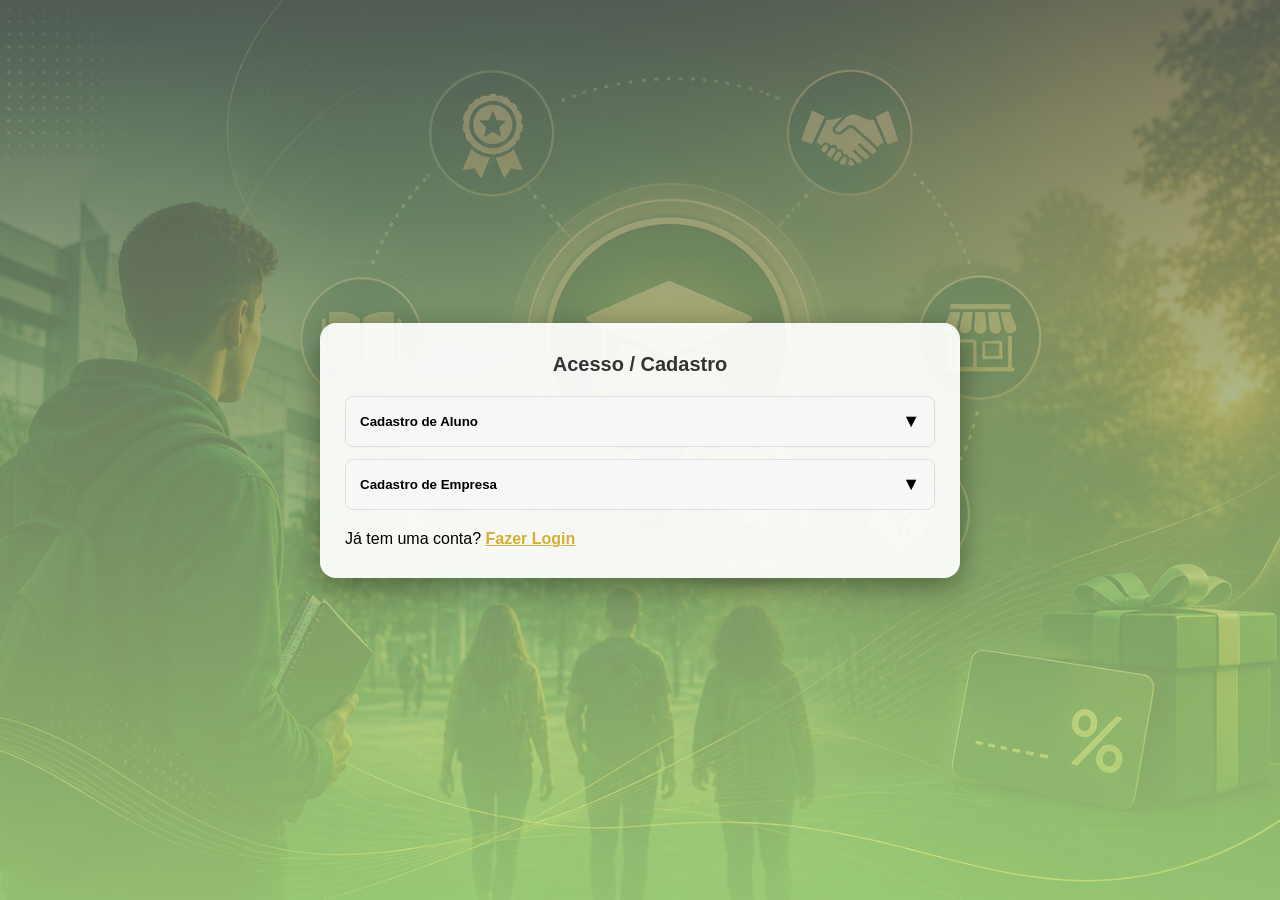
==== front/coin4students.html @ a3610336 "[FIX] Correções" ====
<!DOCTYPE html>
<html lang="en">

<head>
  <meta charset="UTF-8">
  <meta name="viewport" content="width=device-width, initial-scale=1.0">
  <link rel="stylesheet" href="https://cdnjs.cloudflare.com/ajax/libs/font-awesome/6.4.0/css/all.min.css">
  <link rel="stylesheet" href="./css/coin4students.css">
  <title>Coin4Students</title>
</head>

<body>
  <div class="background-image"></div>

  <div class="container">
    <div id="secaoCadastro">
      <div class="titulo">Acesso / Cadastro</div>


      <div class="accordion-item">
        <button class="accordion-header">Cadastro de Aluno</button>
        <div class="accordion-content">

          <form id="formAluno">
            <input id="nomeAluno" placeholder="Nome">
            <input id="emailAluno" placeholder="Email">
            <input type="password" id="senhaAluno" placeholder="Digite sua senha">
            <input id="cpfAluno" placeholder="CPF">
            <input id="rgAluno" placeholder="RG">
            <input id="enderecoAluno" placeholder="Endereço">
            <input id="cursoAluno" placeholder="Curso">
            <button type="submit">Cadastrar Aluno</button>
          </form>
        </div>
      </div>

      <div class="accordion-item">
        <button class="accordion-header">Cadastro de Empresa</button>
        <div class="accordion-content">

          <form id="formEmpresa">
            <input id="nomeEmpresa" placeholder="Nome">
            <input id="emailEmpresa" placeholder="Email">
            <input type="password" id="senhaEmpresa" placeholder="Senha">
            <input id="cnpjEmpresa" placeholder="CNPJ">
            <button type="submit">Cadastrar Empresa</button>
          </form>
        </div>
      </div>

      <p style="margin-top: 20px;">
        Já tem uma conta? <a href="#" id="btnIrParaLogin" style="color: #d4af37; font-weight: bold;">Fazer Login</a>
      </p>
    </div>
    <div id="secaoLogin" style="display: none;">
      <div class="titulo">Bem-vinda de volta!</div>
      <form id="formLogin">
        <input id="loginEmail" type="email" placeholder="E-mail" required>
        <input id="loginSenha" type="password" placeholder="Senha" required>
        <button type="submit">Entrar</button>
      </form>
      <p style="margin-top: 20px;">
        Não tem conta? <a href="#" id="btnIrParaCadastro" style="color: #d4af37; font-weight: bold;">Criar Cadastro</a>
      </p>
    </div>



  </div>

  <div id="toastContainer" class="toast-container"></div>

  <script src="./js/coin4students.js"></script>
  <script>
    function showToast(message, type = 'info', duration = 4000) {
        const container = document.getElementById('toastContainer');
        if (!container) return;

        const toast = document.createElement('div');
        toast.className = `toast ${type}`;
        toast.innerHTML = `
            <span>${message}</span>
            <button class="toast-close" onclick="this.parentElement.remove()">&times;</button>
        `;

        container.appendChild(toast);

        setTimeout(() => {
            toast.style.animation = 'toastFadeOut 0.3s ease';
            setTimeout(() => toast.remove(), 300);
        }, duration);
    }

    window.showSystemMessage = showToast;
  </script>
</body>

</html>
---- front/css/coin4students.css ----
/* Reset */
* {
  margin: 0;
  padding: 0;
  box-sizing: border-box;
  font-family: "Segoe UI", Arial, sans-serif;
}

body {
  height: 100vh;
  display: flex;
  align-items: center;
  justify-content: center;
  margin: 0;
  padding: 0;
}

.background-image {
  position: fixed;
  top: 0;
  left: 0;
  width: 100%;
  height: 100%;
  background: linear-gradient(rgba(104, 102, 102, 0.75), rgba(197, 246, 147, 0.75)),
              url('../img/imagem.png') no-repeat center/cover;
  z-index: -1;
}

/* Card central */
.container {
  width: 50%;
  max-width: 650px;
  background: rgba(255, 255, 255, 0.92);
  border-radius: 16px;
  padding: 30px 25px;
  box-shadow: 0 8px 30px rgba(0,0,0,0.4);
}

/* Título */
.titulo {
  text-align: center;
  font-size: 20px;
  margin-bottom: 20px;
  font-weight: 600;
  color: #333;
}

/* Accordion */
.accordion-item {
  border: 1px solid #ddd;
  border-radius: 8px;
  margin-bottom: 12px;
  overflow: hidden;
}

/* Cabeçalho */
.accordion-header {
  width: 100%;
  padding: 14px;
  background: #f7f7f7;
  border: none;
  text-align: left;
  font-weight: 600;
  cursor: pointer;
  display: flex;
  justify-content: space-between;
  align-items: center;
}

/* Ícone */
.accordion-header::after {
  content: "▼";
  font-size: 18px;
  transition: 0.3s;
}

/* Quando ativo */
.accordion-item.active .accordion-header::after {
  transform: rotate(180deg);
}

/* Conteúdo */
.accordion-content {
  max-height: 0;
  overflow: hidden;
  background: white;
  transition: max-height 0.3s ease;
  padding: 0 14px;
}

/* Form dentro */
form {
  display: flex;
  flex-direction: column;
  padding: 15px 0;
}

/* Inputs */
input {
  padding: 10px;
  margin-bottom: 10px;
  border-radius: 6px;
  border: 1px solid #ccc;
}

/* Focus verde */
input:focus {
  outline: none;
  border-color: #2e7d32;
  box-shadow: 0 0 5px rgba(46,125,50,0.4);
}

/* Botão */
button {
  padding: 11px;
  border: none;
  border-radius: 6px;
  background: linear-gradient(45deg, #5c995f, #dbc252);
  color: #000;
  font-weight: bold;
  cursor: pointer;
  transition: 0.2s;
}

button:hover {
  opacity: 0.9;
}

/* Toast Notification System */
.toast-container {
    position: fixed;
    bottom: 20px;
    right: 20px;
    z-index: 10000;
    display: flex;
    flex-direction: column;
    gap: 10px;
}

.toast {
    background: #333;
    color: white;
    padding: 15px 20px;
    border-radius: 8px;
    box-shadow: 0 4px 12px rgba(0,0,0,0.3);
    min-width: 250px;
    max-width: 350px;
    animation: toastSlideIn 0.3s ease;
    font-size: 14px;
    display: flex;
    align-items: center;
    justify-content: space-between;
}

.toast.success {
    background: #2e7d32;
}

.toast.error {
    background: #c62828;
}

.toast.info {
    background: #1565c0;
}

.toast-close {
    background: none;
    border: none;
    color: white;
    font-size: 18px;
    cursor: pointer;
    margin-left: 10px;
    opacity: 0.7;
}

.toast-close:hover {
    opacity: 1;
}

@keyframes toastSlideIn {
    from {
        transform: translateX(100%);
        opacity: 0;
    }
    to {
        transform: translateX(0);
        opacity: 1;
    }
}

@keyframes toastFadeOut {
    from {
        transform: translateX(0);
        opacity: 1;
    }
    to {
        transform: translateX(100%);
        opacity: 0;
    }
}
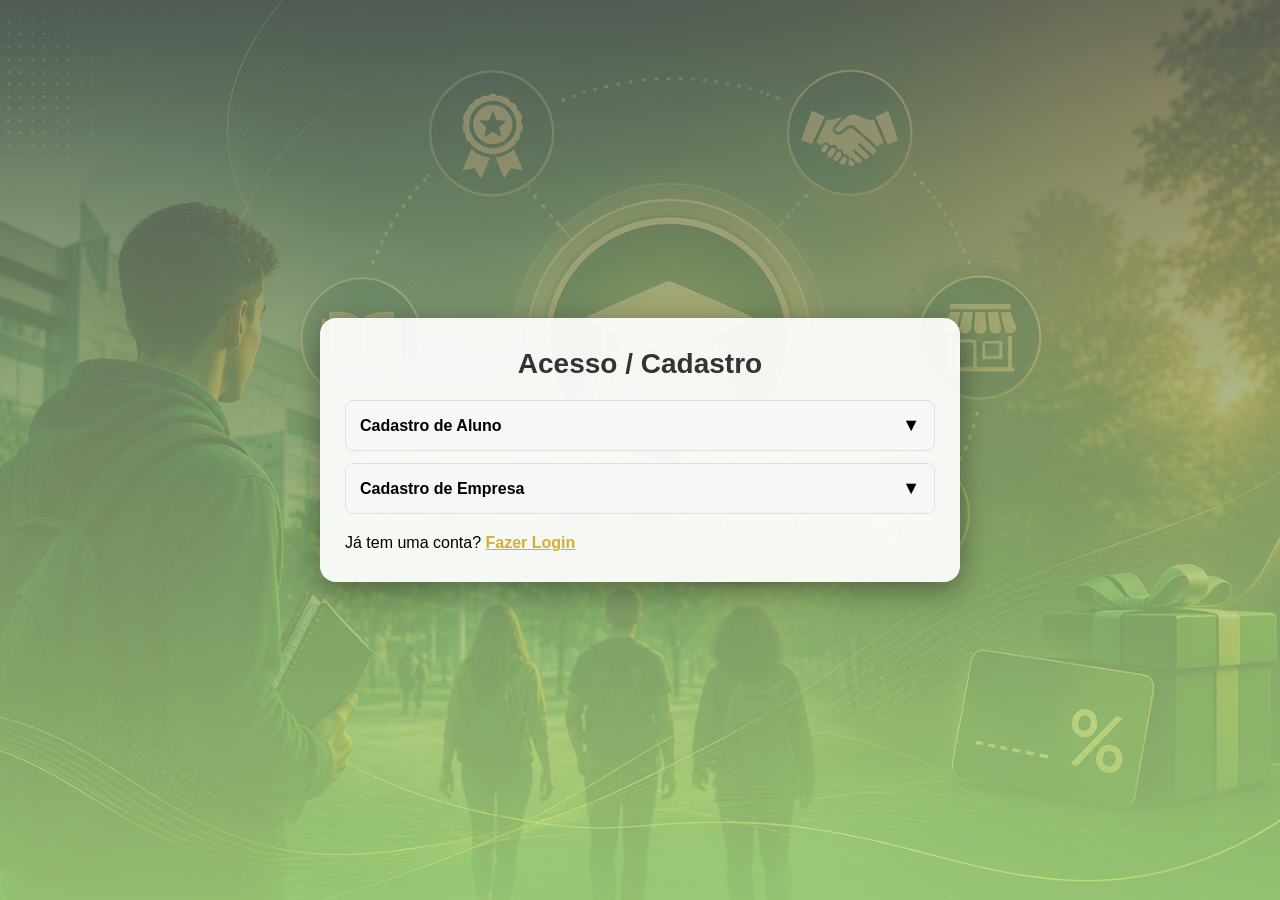
==== commit 2f56b5a7: "[FIX] Fontes Maiores + Máscaras + Preenchimento ViaCEP" ====
--- a/front/coin4students.html
+++ b/front/coin4students.html
@@ -25,10 +25,21 @@
             <input id="nomeAluno" placeholder="Nome">
             <input id="emailAluno" placeholder="Email">
             <input type="password" id="senhaAluno" placeholder="Digite sua senha">
-            <input id="cpfAluno" placeholder="CPF">
-            <input id="rgAluno" placeholder="RG">
-            <input id="enderecoAluno" placeholder="Endereço">
-            <input id="cursoAluno" placeholder="Curso">
+            <input id="cpfAluno" placeholder="CPF" maxlength="14" oninput="formatarCPF(this)">
+            <input id="rgAluno" placeholder="RG" maxlength="12" oninput="formatarRG(this)">
+            <input id="cepAluno" placeholder="CEP" maxlength="9" oninput="formatarCEP(this); buscarEndereco(this.value)">
+            <div class="form-row">
+              <input id="enderecoAluno" placeholder="Endereço">
+              <input id="numeroAluno" placeholder="Número">
+            </div>
+            <div class="form-row">
+              <input id="bairroAluno" placeholder="Bairro">
+              <input id="cidadeAluno" placeholder="Cidade">
+            </div>
+            <div class="form-row">
+              <input id="estadoAluno" placeholder="Estado">
+              <input id="cursoAluno" placeholder="Curso">
+            </div>
             <button type="submit">Cadastrar Aluno</button>
           </form>
         </div>
@@ -42,7 +53,7 @@
             <input id="nomeEmpresa" placeholder="Nome">
             <input id="emailEmpresa" placeholder="Email">
             <input type="password" id="senhaEmpresa" placeholder="Senha">
-            <input id="cnpjEmpresa" placeholder="CNPJ">
+            <input id="cnpjEmpresa" placeholder="CNPJ" maxlength="18" oninput="formatarCNPJ(this)">
             <button type="submit">Cadastrar Empresa</button>
           </form>
         </div>
--- a/front/css/coin4students.css
+++ b/front/css/coin4students.css
@@ -4,6 +4,7 @@
   padding: 0;
   box-sizing: border-box;
   font-family: "Segoe UI", Arial, sans-serif;
+  font-size: 16px;
 }
 
 body {
@@ -26,7 +27,7 @@
   z-index: -1;
 }
 
-/* Card central */
+/* Card Central */
 .container {
   width: 50%;
   max-width: 650px;
@@ -39,7 +40,7 @@
 /* Título */
 .titulo {
   text-align: center;
-  font-size: 20px;
+  font-size: 28px;
   margin-bottom: 20px;
   font-weight: 600;
   color: #333;
@@ -74,7 +75,6 @@
   transition: 0.3s;
 }
 
-/* Quando ativo */
 .accordion-item.active .accordion-header::after {
   transform: rotate(180deg);
 }
@@ -88,22 +88,55 @@
   padding: 0 14px;
 }
 
-/* Form dentro */
+.accordion-item.active .accordion-content {
+  max-height: 400px;
+  overflow-y: auto;
+}
+
+.accordion-content::-webkit-scrollbar {
+  width: 6px;
+}
+
+.accordion-content::-webkit-scrollbar-track {
+  background: #f1f1f1;
+  border-radius: 3px;
+}
+
+.accordion-content::-webkit-scrollbar-thumb {
+  background: #c1c1c1;
+  border-radius: 3px;
+}
+
+.accordion-content::-webkit-scrollbar-thumb:hover {
+  background: #a8a8a8;
+}
+
 form {
   display: flex;
   flex-direction: column;
   padding: 15px 0;
 }
 
+.form-row {
+  display: flex;
+  gap: 10px;
+  margin-bottom: 12px;
+}
+
+.form-row input {
+  flex: 1;
+}
+
 /* Inputs */
 input {
-  padding: 10px;
-  margin-bottom: 10px;
+  padding: 14px;
+  margin-bottom: 12px;
   border-radius: 6px;
   border: 1px solid #ccc;
-}
-
-/* Focus verde */
+  font-size: 16px;
+}
+
+/* Focus Verde */
 input:focus {
   outline: none;
   border-color: #2e7d32;
@@ -112,12 +145,13 @@
 
 /* Botão */
 button {
-  padding: 11px;
+  padding: 14px;
   border: none;
   border-radius: 6px;
   background: linear-gradient(45deg, #5c995f, #dbc252);
   color: #000;
   font-weight: bold;
+  font-size: 16px;
   cursor: pointer;
   transition: 0.2s;
 }
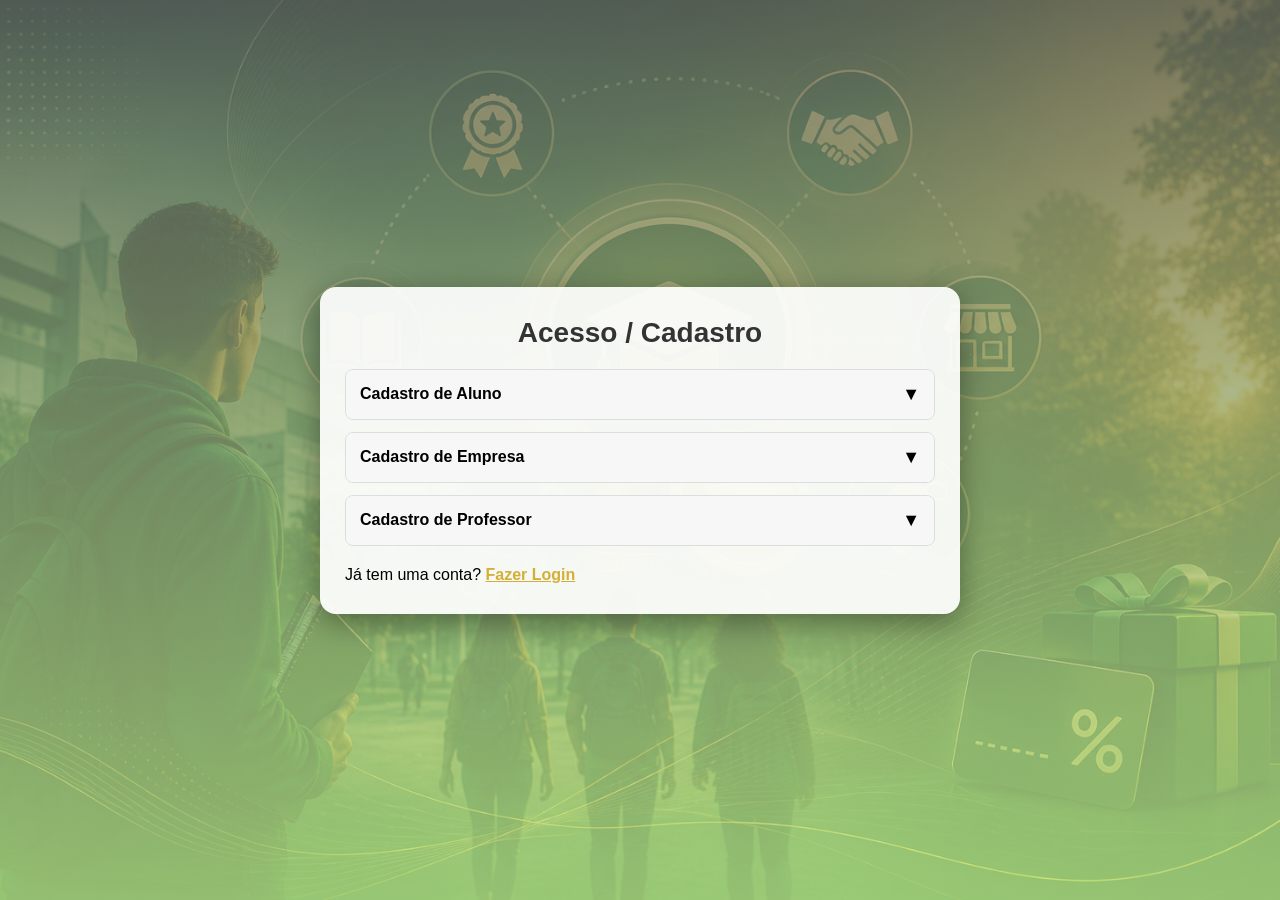
==== commit 5acc716e: "[FEAT] Adiciona formulário de cadastro de professor e integração com a API" ====
--- a/front/coin4students.html
+++ b/front/coin4students.html
@@ -58,6 +58,25 @@
           </form>
         </div>
       </div>
+        <!-- Cadastro de Professor -->
+<div class="accordion-item">
+  <button class="accordion-header">Cadastro de Professor</button>
+  <div class="accordion-content">
+
+    <form id="formProfessor">
+      <input id="nomeProfessor" placeholder="Nome" required>
+      <input id="emailProfessor" type="email" placeholder="Email" required>
+      <input type="password" id="senhaProfessor" placeholder="Senha" required>
+      <input id="cpfProfessor" placeholder="CPF" maxlength="14"
+             oninput="formatarCPF(this)" required>
+      <input id="departamentoProfessor" placeholder="Departamento" required>
+
+      <!-- saldoMoedas inicia em 0 automaticamente -->
+      <button type="submit">Cadastrar Professor</button>
+    </form>
+
+  </div>
+</div>
 
       <p style="margin-top: 20px;">
         Já tem uma conta? <a href="#" id="btnIrParaLogin" style="color: #d4af37; font-weight: bold;">Fazer Login</a>
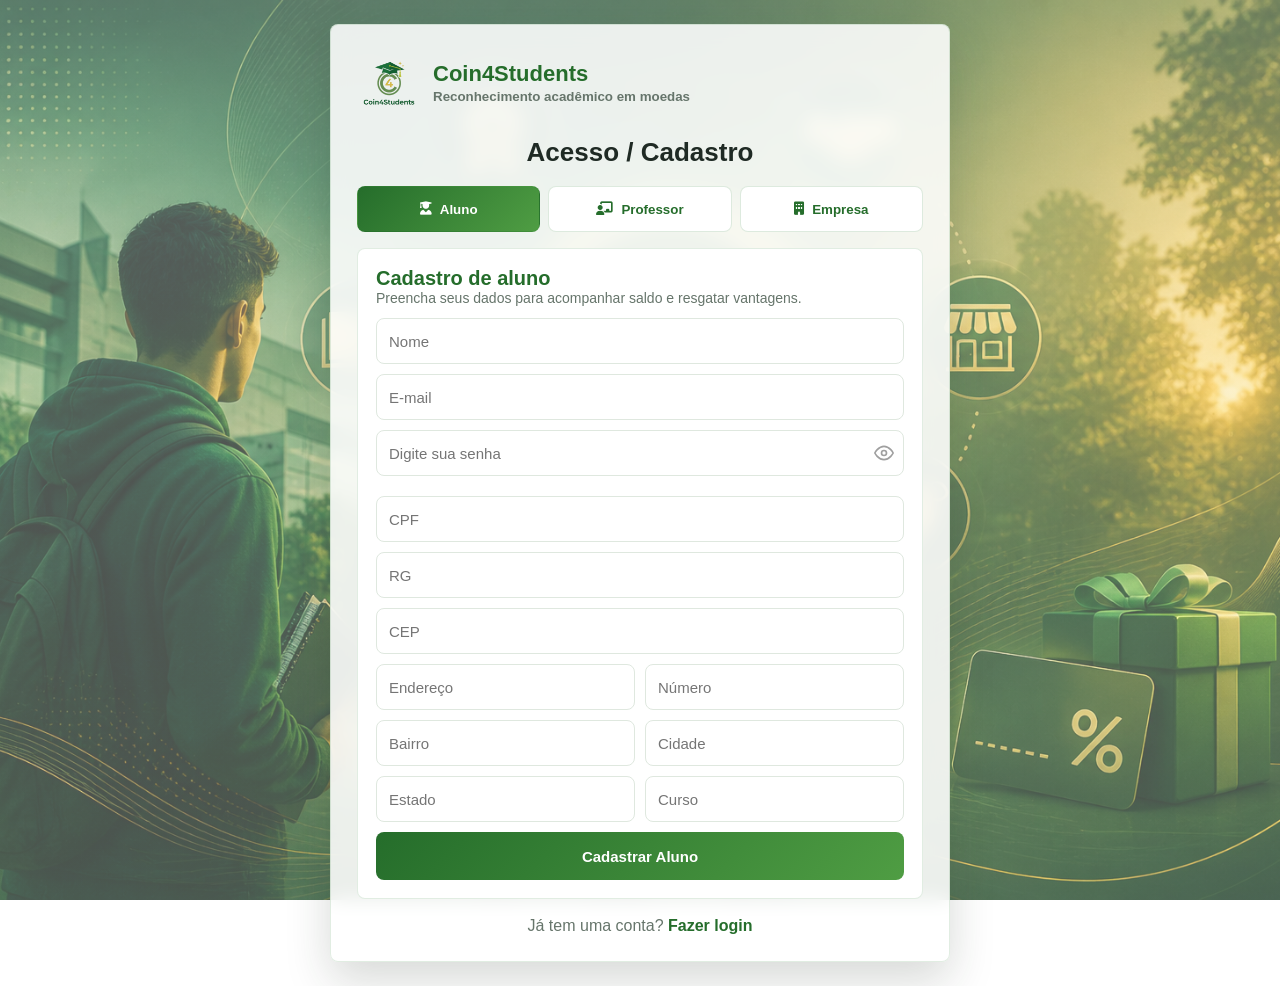
==== commit d6f7ffe8: "[FRONT] Refinamento + Vantagens" ====
--- a/front/coin4students.html
+++ b/front/coin4students.html
@@ -1,5 +1,5 @@
 <!DOCTYPE html>
-<html lang="en">
+<html lang="pt-br">
 
 <head>
   <meta charset="UTF-8">
@@ -12,18 +12,41 @@
 <body>
   <div class="background-image"></div>
 
-  <div class="container">
+  <main class="container">
+    <div class="auth-brand">
+      <img src="./img/logo.png" alt="Coin4Students">
+      <div>
+        <span>Coin4Students</span>
+        <small>Reconhecimento acadêmico em moedas</small>
+      </div>
+    </div>
+
     <div id="secaoCadastro">
       <div class="titulo">Acesso / Cadastro</div>
 
-
-      <div class="accordion-item">
-        <button class="accordion-header">Cadastro de Aluno</button>
-        <div class="accordion-content">
-
+      <div class="profile-selector" role="tablist" aria-label="Tipo de cadastro">
+        <button type="button" class="profile-option active" data-cadastro="aluno">
+          <i class="fa-solid fa-user-graduate"></i>
+          Aluno
+        </button>
+        <button type="button" class="profile-option" data-cadastro="professor">
+          <i class="fa-solid fa-chalkboard-user"></i>
+          Professor
+        </button>
+        <button type="button" class="profile-option" data-cadastro="empresa">
+          <i class="fa-solid fa-building"></i>
+          Empresa
+        </button>
+      </div>
+
+      <section class="cadastro-panel active" id="cadastro-aluno">
+        <div class="cadastro-heading">
+          <h2>Cadastro de aluno</h2>
+          <p>Preencha seus dados para acompanhar saldo e resgatar vantagens.</p>
+        </div>
           <form id="formAluno">
             <input id="nomeAluno" placeholder="Nome">
-            <input id="emailAluno" placeholder="Email">
+            <input id="emailAluno" type="email" placeholder="E-mail">
             <input type="password" id="senhaAluno" placeholder="Digite sua senha">
             <input id="cpfAluno" placeholder="CPF" maxlength="14" oninput="formatarCPF(this)">
             <input id="rgAluno" placeholder="RG" maxlength="12" oninput="formatarRG(this)">
@@ -42,46 +65,102 @@
             </div>
             <button type="submit">Cadastrar Aluno</button>
           </form>
+      </section>
+
+      <section class="cadastro-panel" id="cadastro-professor">
+        <div class="cadastro-heading">
+          <h2>Cadastro de professor</h2>
+          <p>Crie sua conta para distribuir moedas e registrar reconhecimentos.</p>
         </div>
-      </div>
-
-      <div class="accordion-item">
-        <button class="accordion-header">Cadastro de Empresa</button>
-        <div class="accordion-content">
-
+          <form id="formProfessor">
+            <input id="nomeProfessor" placeholder="Nome" required>
+            <input id="emailProfessor" type="email" placeholder="E-mail" required>
+            <input type="password" id="senhaProfessor" placeholder="Senha" required>
+            <input id="cpfProfessor" placeholder="CPF" maxlength="14" oninput="formatarCPF(this)" required>
+            <select id="departamentoProfessor" required>
+              <option value="">Selecione um departamento</option>
+              <optgroup label="FAPSI - Faculdade de Psicologia">
+                <option value="DEPTO DE PSICOLOGIA">DEPTO DE PSICOLOGIA</option>
+              </optgroup>
+              <optgroup label="FCA - Faculdade de Comunicação e Artes">
+                <option value="DEPTO DE COMUNICAÇÃO SOCIAL">DEPTO DE COMUNICAÇÃO SOCIAL</option>
+              </optgroup>
+              <optgroup label="FMD - Faculdade Mineira de Direito">
+                <option value="DEPTO DE DIREITO">DEPTO DE DIREITO</option>
+              </optgroup>
+              <optgroup label="ICBS - Instituto de Ciências Biológicas e da Saúde">
+                <option value="DEPTO DE MEDICINA">DEPTO DE MEDICINA</option>
+                <option value="DEPTO DE ODONTOLOGIA">DEPTO DE ODONTOLOGIA</option>
+                <option value="DEPTO DE CIÊNCIAS BIOLÓGICAS">DEPTO DE CIÊNCIAS BIOLÓGICAS</option>
+                <option value="DEPTO DE MEDICINA VETERINÁRIA">DEPTO DE MEDICINA VETERINÁRIA</option>
+                <option value="DEPTO DE FISIOTERAPIA">DEPTO DE FISIOTERAPIA</option>
+                <option value="DEPTO DE ENFERMAGEM">DEPTO DE ENFERMAGEM</option>
+                <option value="DEPTO DE EDUCAÇÃO FÍSICA">DEPTO DE EDUCAÇÃO FÍSICA</option>
+                <option value="DEPTO DE FONOAUDIOLOGIA">DEPTO DE FONOAUDIOLOGIA</option>
+                <option value="DEPTO DE NUTRIÇÃO">DEPTO DE NUTRIÇÃO</option>
+                <option value="DEPTO DE FARMÁCIA">DEPTO DE FARMÁCIA</option>
+              </optgroup>
+              <optgroup label="ICEG - Instituto de Ciências Econômicas e Gerenciais">
+                <option value="DEPTO DE ADMINISTRAÇÃO">DEPTO DE ADMINISTRAÇÃO</option>
+                <option value="DEPTO DE CIÊNCIAS CONTÁBEIS">DEPTO DE CIÊNCIAS CONTÁBEIS</option>
+                <option value="DEPTO DE CIÊNCIAS ECONÔMICAS">DEPTO DE CIÊNCIAS ECONÔMICAS</option>
+              </optgroup>
+              <optgroup label="ICEI - Instituto de Ciências Exatas e Informática">
+                <option value="DEPTO DE CIÊNCIA DA COMPUTAÇÃO">DEPTO DE CIÊNCIA DA COMPUTAÇÃO</option>
+                <option value="DEPTO DE MATEMÁTICA E ESTATÍSTICA">DEPTO DE MATEMÁTICA E ESTATÍSTICA</option>
+                <option value="DEPTO DE FÍSICA E QUÍMICA">DEPTO DE FÍSICA E QUÍMICA</option>
+              </optgroup>
+              <optgroup label="ICH - Instituto de Ciências Humanas">
+                <option value="DEPTO DE LETRAS">DEPTO DE LETRAS</option>
+                <option value="DEPTO DE EDUCAÇÃO">DEPTO DE EDUCAÇÃO</option>
+                <option value="DEPTO DE GEOGRAFIA">DEPTO DE GEOGRAFIA</option>
+                <option value="DEPTO DE HISTÓRIA">DEPTO DE HISTÓRIA</option>
+              </optgroup>
+              <optgroup label="ICS - Instituto de Ciências Sociais">
+                <option value="DEPTO DE ARQUITETURA E URBANISMO">DEPTO DE ARQUITETURA E URBANISMO</option>
+                <option value="DEPTO DE CIÊNCIAS SOCIAIS">DEPTO DE CIÊNCIAS SOCIAIS</option>
+                <option value="DEPTO DE RELAÇÕES INTERNACIONAIS">DEPTO DE RELAÇÕES INTERNACIONAIS</option>
+                <option value="DEPTO DE SERVIÇO SOCIAL">DEPTO DE SERVIÇO SOCIAL</option>
+              </optgroup>
+              <optgroup label="IFTDJ - Instituto de Filosofia e Teologia Dom João Resende Costa">
+                <option value="DEPTO DE FILOSOFIA">DEPTO DE FILOSOFIA</option>
+                <option value="DEPTO DE CIÊNCIAS DA RELIGIÃO">DEPTO DE CIÊNCIAS DA RELIGIÃO</option>
+                <option value="DEPTO DE TEOLOGIA">DEPTO DE TEOLOGIA</option>
+              </optgroup>
+              <optgroup label="IPUC - Instituto Politécnico">
+                <option value="DEPTO DE ENGENHARIA MECÂNICA">DEPTO DE ENGENHARIA MECÂNICA</option>
+                <option value="DEPTO DE ENGENHARIA CIVIL">DEPTO DE ENGENHARIA CIVIL</option>
+                <option value="DEPTO DE ENGENHARIA ELÉTRICA">DEPTO DE ENGENHARIA ELÉTRICA</option>
+                <option value="DEPTO DE ENGENHARIA DE PRODUÇÃO">DEPTO DE ENGENHARIA DE PRODUÇÃO</option>
+                <option value="DEPTO DE ENGENHARIA QUÍMICA">DEPTO DE ENGENHARIA QUÍMICA</option>
+                <option value="DEPTO DE ENG. ELET. E TELECOMUNICAÇÕES">DEPTO DE ENG. ELET. E TELECOMUNICAÇÕES</option>
+                <option value="DEPTO DE ENG. CONTROLE AUTOMAÇÃO">DEPTO DE ENG. CONTROLE AUTOMAÇÃO</option>
+                <option value="DEPTO DE ENGENHARIA DE ENERGIA">DEPTO DE ENGENHARIA DE ENERGIA</option>
+              </optgroup>
+            </select>
+            <button type="submit">Cadastrar Professor</button>
+          </form>
+      </section>
+
+      <section class="cadastro-panel" id="cadastro-empresa">
+        <div class="cadastro-heading">
+          <h2>Cadastro de empresa</h2>
+          <p>Cadastre sua empresa para oferecer vantagens aos estudantes.</p>
+        </div>
           <form id="formEmpresa">
             <input id="nomeEmpresa" placeholder="Nome">
-            <input id="emailEmpresa" placeholder="Email">
+            <input id="emailEmpresa" type="email" placeholder="E-mail">
             <input type="password" id="senhaEmpresa" placeholder="Senha">
             <input id="cnpjEmpresa" placeholder="CNPJ" maxlength="18" oninput="formatarCNPJ(this)">
             <button type="submit">Cadastrar Empresa</button>
           </form>
-        </div>
-      </div>
-        <!-- Cadastro de Professor -->
-<div class="accordion-item">
-  <button class="accordion-header">Cadastro de Professor</button>
-  <div class="accordion-content">
-
-    <form id="formProfessor">
-      <input id="nomeProfessor" placeholder="Nome" required>
-      <input id="emailProfessor" type="email" placeholder="Email" required>
-      <input type="password" id="senhaProfessor" placeholder="Senha" required>
-      <input id="cpfProfessor" placeholder="CPF" maxlength="14"
-             oninput="formatarCPF(this)" required>
-      <input id="departamentoProfessor" placeholder="Departamento" required>
-
-      <!-- saldoMoedas inicia em 0 automaticamente -->
-      <button type="submit">Cadastrar Professor</button>
-    </form>
-
-  </div>
-</div>
-
-      <p style="margin-top: 20px;">
-        Já tem uma conta? <a href="#" id="btnIrParaLogin" style="color: #d4af37; font-weight: bold;">Fazer Login</a>
+      </section>
+
+      <p class="switch-text">
+        Já tem uma conta? <a href="#" id="btnIrParaLogin">Fazer login</a>
       </p>
     </div>
+
     <div id="secaoLogin" style="display: none;">
       <div class="titulo">Bem-vinda de volta!</div>
       <form id="formLogin">
@@ -89,40 +168,37 @@
         <input id="loginSenha" type="password" placeholder="Senha" required>
         <button type="submit">Entrar</button>
       </form>
-      <p style="margin-top: 20px;">
-        Não tem conta? <a href="#" id="btnIrParaCadastro" style="color: #d4af37; font-weight: bold;">Criar Cadastro</a>
+      <p class="switch-text">
+        Não tem conta? <a href="#" id="btnIrParaCadastro">Criar cadastro</a>
       </p>
     </div>
-
-
-
-  </div>
+  </main>
 
   <div id="toastContainer" class="toast-container"></div>
 
   <script src="./js/coin4students.js"></script>
   <script>
     function showToast(message, type = 'info', duration = 4000) {
-        const container = document.getElementById('toastContainer');
-        if (!container) return;
-
-        const toast = document.createElement('div');
-        toast.className = `toast ${type}`;
-        toast.innerHTML = `
-            <span>${message}</span>
-            <button class="toast-close" onclick="this.parentElement.remove()">&times;</button>
-        `;
-
-        container.appendChild(toast);
-
-        setTimeout(() => {
-            toast.style.animation = 'toastFadeOut 0.3s ease';
-            setTimeout(() => toast.remove(), 300);
-        }, duration);
+      const container = document.getElementById('toastContainer');
+      if (!container) return;
+
+      const toast = document.createElement('div');
+      toast.className = `toast ${type}`;
+      toast.innerHTML = `
+        <span>${message}</span>
+        <button class="toast-close" onclick="this.parentElement.remove()">&times;</button>
+      `;
+
+      container.appendChild(toast);
+
+      setTimeout(() => {
+        toast.style.animation = 'toastFadeOut 0.3s ease';
+        setTimeout(() => toast.remove(), 300);
+      }, duration);
     }
 
     window.showSystemMessage = showToast;
   </script>
 </body>
 
-</html>+</html>
--- a/front/css/coin4students.css
+++ b/front/css/coin4students.css
@@ -1,235 +1,311 @@
-/* Reset */
+:root {
+  --green-800: #256d2b;
+  --green-700: #2e7d32;
+  --green-100: #e8f5e9;
+  --gold-500: #d6b642;
+  --ink: #1f2a24;
+  --muted: #66756b;
+  --line: #dfe8df;
+}
+
 * {
   margin: 0;
   padding: 0;
   box-sizing: border-box;
   font-family: "Segoe UI", Arial, sans-serif;
-  font-size: 16px;
 }
 
 body {
-  height: 100vh;
-  display: flex;
+  min-height: 100vh;
+  display: flex;
+  align-items: flex-start;
+  justify-content: center;
+  padding: 24px;
+  color: var(--ink);
+}
+
+.background-image {
+  position: fixed;
+  inset: 0;
+  z-index: -1;
+  background:
+    linear-gradient(rgba(255, 255, 255, 0.34), rgba(245, 252, 245, 0.30)),
+    url('../img/imagem.png') no-repeat center/cover;
+}
+
+.container {
+  width: min(620px, 100%);
+  padding: 26px;
+  margin: auto 0;
+  border: 1px solid rgba(46, 125, 50, 0.14);
+  border-radius: 8px;
+  background: rgba(255, 255, 255, 0.88);
+  box-shadow: 0 18px 45px rgba(31, 42, 36, 0.18);
+  backdrop-filter: blur(10px);
+}
+
+.auth-brand {
+  display: flex;
+  align-items: center;
+  gap: 12px;
+  margin-bottom: 22px;
+  color: var(--green-800);
+}
+
+.auth-brand img {
+  width: 64px;
+  height: 64px;
+  object-fit: contain;
+}
+
+.auth-brand span {
+  display: block;
+  font-size: 22px;
+  font-weight: 900;
+}
+
+.auth-brand small {
+  color: var(--muted);
+  font-weight: 650;
+}
+
+.titulo {
+  margin-bottom: 18px;
+  color: var(--ink);
+  font-size: 26px;
+  font-weight: 850;
+  text-align: center;
+}
+
+.profile-selector {
+  display: grid;
+  grid-template-columns: repeat(3, minmax(0, 1fr));
+  gap: 8px;
+  margin-bottom: 16px;
+}
+
+.profile-option {
+  min-height: 46px;
+  display: inline-flex;
   align-items: center;
   justify-content: center;
-  margin: 0;
+  gap: 8px;
+  padding: 10px;
+  border: 1px solid rgba(46, 125, 50, 0.16);
+  border-radius: 8px;
+  background: white;
+  color: var(--green-800);
+  font-weight: 850;
+  cursor: pointer;
+}
+
+.profile-option.active {
+  color: white;
+  background: linear-gradient(135deg, var(--green-800), #4f9d43);
+}
+
+.cadastro-panel {
+  display: none;
+  border: 1px solid rgba(46, 125, 50, 0.14);
+  border-radius: 8px;
+  background: white;
+  padding: 18px;
+}
+
+.cadastro-panel.active {
+  display: block;
+}
+
+.cadastro-heading {
+  margin-bottom: 12px;
+}
+
+.cadastro-heading h2 {
+  color: var(--green-800);
+  font-size: 20px;
+}
+
+.cadastro-heading p {
+  color: var(--muted);
+  font-size: 14px;
+}
+
+form {
+  display: flex;
+  flex-direction: column;
+  gap: 10px;
   padding: 0;
 }
 
-.background-image {
+.form-row {
+  display: grid;
+  grid-template-columns: repeat(2, minmax(0, 1fr));
+  gap: 10px;
+}
+
+input {
+  width: 100%;
+  min-height: 46px;
+  padding: 11px 12px;
+  border: 1px solid var(--line);
+  border-radius: 8px;
+  background: white;
+  color: var(--ink);
+  font-size: 15px;
+  outline: none;
+}
+
+select {
+  width: 100%;
+  min-height: 46px;
+  padding: 11px 12px;
+  border: 1px solid var(--line);
+  border-radius: 8px;
+  background: white;
+  color: var(--ink);
+  font-size: 15px;
+  outline: none;
+}
+
+input:focus,
+select:focus {
+  border-color: rgba(46, 125, 50, 0.55);
+  box-shadow: 0 0 0 4px rgba(46, 125, 50, 0.10);
+}
+
+button[type="submit"] {
+  min-height: 48px;
+  border: 0;
+  border-radius: 8px;
+  background: linear-gradient(135deg, var(--green-800), #4f9d43);
+  color: white;
+  font-size: 15px;
+  font-weight: 900;
+  cursor: pointer;
+}
+
+.switch-text {
+  margin-top: 18px;
+  color: var(--muted);
+  text-align: center;
+}
+
+.switch-text a {
+  color: var(--green-800);
+  font-weight: 900;
+  text-decoration: none;
+}
+
+.toast-container {
   position: fixed;
-  top: 0;
-  left: 0;
-  width: 100%;
-  height: 100%;
-  background: linear-gradient(rgba(104, 102, 102, 0.75), rgba(197, 246, 147, 0.75)),
-              url('../img/imagem.png') no-repeat center/cover;
-  z-index: -1;
-}
-
-/* Card Central */
-.container {
-  width: 50%;
-  max-width: 650px;
-  background: rgba(255, 255, 255, 0.92);
-  border-radius: 16px;
-  padding: 30px 25px;
-  box-shadow: 0 8px 30px rgba(0,0,0,0.4);
-}
-
-/* Título */
-.titulo {
-  text-align: center;
-  font-size: 28px;
-  margin-bottom: 20px;
-  font-weight: 600;
-  color: #333;
-}
-
-/* Accordion */
-.accordion-item {
-  border: 1px solid #ddd;
-  border-radius: 8px;
-  margin-bottom: 12px;
-  overflow: hidden;
-}
-
-/* Cabeçalho */
-.accordion-header {
-  width: 100%;
-  padding: 14px;
-  background: #f7f7f7;
-  border: none;
-  text-align: left;
-  font-weight: 600;
+  right: 20px;
+  bottom: 20px;
+  z-index: 10000;
+  display: flex;
+  flex-direction: column;
+  gap: 10px;
+}
+
+.toast {
+  min-width: 260px;
+  max-width: 360px;
+  display: flex;
+  align-items: center;
+  justify-content: space-between;
+  gap: 12px;
+  padding: 14px 16px;
+  border-radius: 8px;
+  background: #2f3a33;
+  color: white;
+  box-shadow: 0 14px 34px rgba(31, 42, 36, 0.22);
+  animation: toastSlideIn 0.3s ease;
+}
+
+.toast.success {
+  background: var(--green-700);
+}
+
+.toast.error {
+  background: #b93535;
+}
+
+.toast.info {
+  background: #24609c;
+}
+
+.toast-close {
+  border: 0;
+  background: none;
+  color: white;
+  font-size: 18px;
   cursor: pointer;
-  display: flex;
-  justify-content: space-between;
-  align-items: center;
-}
-
-/* Ícone */
-.accordion-header::after {
-  content: "▼";
-  font-size: 18px;
-  transition: 0.3s;
-}
-
-.accordion-item.active .accordion-header::after {
-  transform: rotate(180deg);
-}
-
-/* Conteúdo */
-.accordion-content {
-  max-height: 0;
-  overflow: hidden;
-  background: white;
-  transition: max-height 0.3s ease;
-  padding: 0 14px;
-}
-
-.accordion-item.active .accordion-content {
-  max-height: 400px;
-  overflow-y: auto;
-}
-
-.accordion-content::-webkit-scrollbar {
-  width: 6px;
-}
-
-.accordion-content::-webkit-scrollbar-track {
-  background: #f1f1f1;
-  border-radius: 3px;
-}
-
-.accordion-content::-webkit-scrollbar-thumb {
-  background: #c1c1c1;
-  border-radius: 3px;
-}
-
-.accordion-content::-webkit-scrollbar-thumb:hover {
-  background: #a8a8a8;
-}
-
-form {
-  display: flex;
-  flex-direction: column;
-  padding: 15px 0;
-}
-
-.form-row {
-  display: flex;
-  gap: 10px;
-  margin-bottom: 12px;
-}
-
-.form-row input {
-  flex: 1;
-}
-
-/* Inputs */
-input {
-  padding: 14px;
-  margin-bottom: 12px;
-  border-radius: 6px;
-  border: 1px solid #ccc;
-  font-size: 16px;
-}
-
-/* Focus Verde */
-input:focus {
-  outline: none;
-  border-color: #2e7d32;
-  box-shadow: 0 0 5px rgba(46,125,50,0.4);
-}
-
-/* Botão */
-button {
-  padding: 14px;
-  border: none;
-  border-radius: 6px;
-  background: linear-gradient(45deg, #5c995f, #dbc252);
-  color: #000;
-  font-weight: bold;
-  font-size: 16px;
-  cursor: pointer;
-  transition: 0.2s;
-}
-
-button:hover {
-  opacity: 0.9;
-}
-
-/* Toast Notification System */
-.toast-container {
-    position: fixed;
-    bottom: 20px;
-    right: 20px;
-    z-index: 10000;
-    display: flex;
-    flex-direction: column;
-    gap: 10px;
-}
-
-.toast {
-    background: #333;
-    color: white;
-    padding: 15px 20px;
-    border-radius: 8px;
-    box-shadow: 0 4px 12px rgba(0,0,0,0.3);
-    min-width: 250px;
-    max-width: 350px;
-    animation: toastSlideIn 0.3s ease;
-    font-size: 14px;
-    display: flex;
-    align-items: center;
-    justify-content: space-between;
-}
-
-.toast.success {
-    background: #2e7d32;
-}
-
-.toast.error {
-    background: #c62828;
-}
-
-.toast.info {
-    background: #1565c0;
-}
-
-.toast-close {
-    background: none;
-    border: none;
-    color: white;
-    font-size: 18px;
-    cursor: pointer;
-    margin-left: 10px;
-    opacity: 0.7;
-}
-
-.toast-close:hover {
+}
+
+@keyframes toastSlideIn {
+  from {
+    transform: translateX(100%);
+    opacity: 0;
+  }
+  to {
+    transform: translateX(0);
     opacity: 1;
-}
-
-@keyframes toastSlideIn {
-    from {
-        transform: translateX(100%);
-        opacity: 0;
-    }
-    to {
-        transform: translateX(0);
-        opacity: 1;
-    }
+  }
 }
 
 @keyframes toastFadeOut {
-    from {
-        transform: translateX(0);
-        opacity: 1;
-    }
-    to {
-        transform: translateX(100%);
-        opacity: 0;
-    }
-}
+  from {
+    transform: translateX(0);
+    opacity: 1;
+  }
+  to {
+    transform: translateX(100%);
+    opacity: 0;
+  }
+}
+
+@media (max-width: 560px) {
+  body {
+    align-items: flex-start;
+    padding: 12px;
+  }
+
+  .container {
+    min-height: auto;
+    max-height: none;
+    padding: 18px;
+  }
+
+  .auth-brand {
+    justify-content: center;
+    text-align: left;
+  }
+
+  .auth-brand img {
+    width: 52px;
+    height: 52px;
+  }
+
+  .titulo {
+    font-size: 23px;
+  }
+
+  .form-row {
+    grid-template-columns: 1fr;
+  }
+
+  .profile-selector {
+    grid-template-columns: 1fr;
+  }
+
+  .toast-container {
+    left: 12px;
+    right: 12px;
+    bottom: 12px;
+  }
+
+  .toast {
+    width: 100%;
+    min-width: 0;
+    max-width: none;
+  }
+}
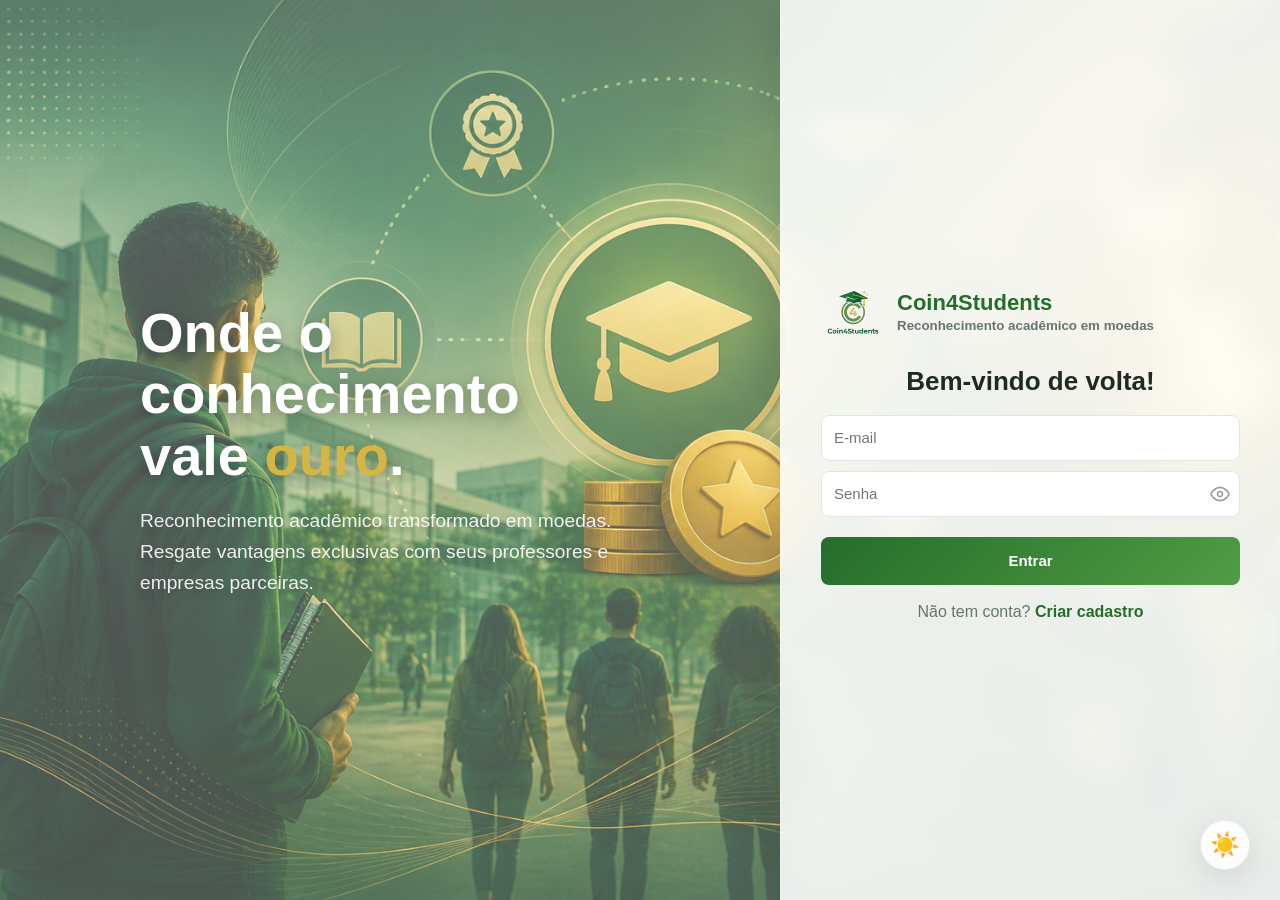
==== commit 2d0a85e5: "[FRONT] Refinamento" ====
--- a/front/coin4students.html
+++ b/front/coin4students.html
@@ -6,13 +6,28 @@
   <meta name="viewport" content="width=device-width, initial-scale=1.0">
   <link rel="stylesheet" href="https://cdnjs.cloudflare.com/ajax/libs/font-awesome/6.4.0/css/all.min.css">
   <link rel="stylesheet" href="./css/coin4students.css">
+  <link rel="stylesheet" href="./css/ui-fx.css">
   <title>Coin4Students</title>
+  <link rel="icon" type="image/png" href="./img/logo - Copia.png">
 </head>
 
 <body>
   <div class="background-image"></div>
-
-  <main class="container">
+  
+  <div class="split-layout">
+    <div class="hero-section">
+      <div class="hero-content">
+        <h1 class="hero-title">Onde o conhecimento vale <span>ouro</span>.</h1>
+        <p class="hero-subtitle">Reconhecimento acadêmico transformado em moedas. Resgate vantagens exclusivas com seus professores e empresas parceiras.</p>
+        <div class="floating-icons">
+          <i class="ph-fill ph-coin float-1"></i>
+          <i class="ph-fill ph-graduation-cap float-2"></i>
+          <i class="ph-fill ph-star float-3"></i>
+        </div>
+      </div>
+    </div>
+
+    <main class="container">
     <div class="auth-brand">
       <img src="./img/logo.png" alt="Coin4Students">
       <div>
@@ -21,8 +36,8 @@
       </div>
     </div>
 
-    <div id="secaoCadastro">
-      <div class="titulo">Acesso / Cadastro</div>
+    <div id="secaoCadastro" style="display: none;">
+      <div class="titulo">Criar Cadastro</div>
 
       <div class="profile-selector" role="tablist" aria-label="Tipo de cadastro">
         <button type="button" class="profile-option active" data-cadastro="aluno">
@@ -161,8 +176,8 @@
       </p>
     </div>
 
-    <div id="secaoLogin" style="display: none;">
-      <div class="titulo">Bem-vinda de volta!</div>
+    <div id="secaoLogin">
+      <div class="titulo">Bem-vindo de volta!</div>
       <form id="formLogin">
         <input id="loginEmail" type="email" placeholder="E-mail" required>
         <input id="loginSenha" type="password" placeholder="Senha" required>
@@ -173,6 +188,7 @@
       </p>
     </div>
   </main>
+  </div>
 
   <div id="toastContainer" class="toast-container"></div>
 
@@ -199,6 +215,7 @@
 
     window.showSystemMessage = showToast;
   </script>
+  <script src="./js/ui-fx.js"></script>
 </body>
 
 </html>
--- a/front/css/coin4students.css
+++ b/front/css/coin4students.css
@@ -18,10 +18,78 @@
 body {
   min-height: 100vh;
   display: flex;
-  align-items: flex-start;
+  align-items: center;
   justify-content: center;
-  padding: 24px;
   color: var(--ink);
+  overflow-x: hidden;
+}
+
+.split-layout {
+  display: flex;
+  width: 100%;
+  min-height: 100vh;
+}
+
+.hero-section {
+  flex: 1;
+  display: none;
+  align-items: center;
+  justify-content: center;
+  padding: 40px;
+  position: relative;
+  z-index: 1;
+}
+
+@media (min-width: 900px) {
+  .hero-section {
+    display: flex;
+  }
+}
+
+.hero-content {
+  max-width: 500px;
+  color: white;
+  text-shadow: 0 4px 15px rgba(0,0,0,0.3);
+}
+
+.hero-title {
+  font-size: 3.5rem;
+  font-weight: 800;
+  line-height: 1.1;
+  margin-bottom: 20px;
+}
+
+.hero-title span {
+  color: var(--gold-500);
+}
+
+.hero-subtitle {
+  font-size: 1.2rem;
+  line-height: 1.6;
+  opacity: 0.9;
+}
+
+.floating-icons {
+  position: absolute;
+  top: 0; left: 0; right: 0; bottom: 0;
+  pointer-events: none;
+  z-index: -1;
+}
+
+.floating-icons i {
+  position: absolute;
+  font-size: 4rem;
+  color: rgba(255,255,255,0.2);
+  animation: float 6s ease-in-out infinite;
+}
+
+.float-1 { top: 20%; left: 10%; animation-delay: 0s !important; color: rgba(214, 182, 66, 0.4) !important; }
+.float-2 { top: 60%; right: 15%; animation-delay: -2s !important; }
+.float-3 { bottom: 15%; left: 30%; animation-delay: -4s !important; }
+
+@keyframes float {
+  0%, 100% { transform: translateY(0) rotate(0deg); }
+  50% { transform: translateY(-20px) rotate(10deg); }
 }
 
 .background-image {
@@ -34,14 +102,17 @@
 }
 
 .container {
-  width: min(620px, 100%);
-  padding: 26px;
-  margin: auto 0;
-  border: 1px solid rgba(46, 125, 50, 0.14);
-  border-radius: 8px;
+  width: min(500px, 100%);
+  padding: 40px;
+  margin: auto;
+  border-left: 1px solid rgba(255, 255, 255, 0.2);
   background: rgba(255, 255, 255, 0.88);
-  box-shadow: 0 18px 45px rgba(31, 42, 36, 0.18);
-  backdrop-filter: blur(10px);
+  box-shadow: -10px 0 30px rgba(0, 0, 0, 0.1);
+  backdrop-filter: blur(15px);
+  min-height: 100vh;
+  display: flex;
+  flex-direction: column;
+  justify-content: center;
 }
 
 .auth-brand {
@@ -155,6 +226,15 @@
   outline: none;
 }
 
+input:-webkit-autofill,
+input:-webkit-autofill:hover, 
+input:-webkit-autofill:focus, 
+input:-webkit-autofill:active{
+    -webkit-box-shadow: 0 0 0 30px white inset !important;
+    -webkit-text-fill-color: var(--ink) !important;
+    transition: background-color 5000s ease-in-out 0s;
+}
+
 select {
   width: 100%;
   min-height: 46px;
--- a/front/css/ui-fx.css
+++ b/front/css/ui-fx.css
@@ -0,0 +1,795 @@
+@import url('https://fonts.googleapis.com/css2?family=Outfit:wght@300;400;500;600;700;800&family=Plus+Jakarta+Sans:wght@400;500;600;700&display=swap');
+
+:root {
+    /* Base Colors - Light Theme */
+    --ui-bg-color: #f8faf9;
+    --ui-text-color: #1f2a24;
+    --ui-card-bg: rgba(255, 255, 255, 0.85);
+    --ui-border: rgba(46, 125, 50, 0.1);
+    --ui-primary: #2e7d32;
+    --ui-primary-glow: rgba(46, 125, 50, 0.4);
+    --ui-secondary: #d6b642;
+    --ui-secondary-glow: rgba(214, 182, 66, 0.4);
+    
+    /* Gradients */
+    --mesh-color-1: #e8f5e9;
+    --mesh-color-2: #fff7d6;
+    --mesh-color-3: #c8e6c9;
+    --mesh-color-4: #ffe082;
+
+.modal-overlay {
+    z-index: 999999 !important;
+}
+
+@media (max-width: 780px) {
+    .sidebar {
+        position: fixed !important;
+        top: auto !important;
+        bottom: 0 !important;
+        left: 0 !important;
+        width: 100% !important;
+        height: 60px !important;
+        flex-direction: row !important;
+        z-index: 999999 !important;
+        justify-content: space-between !important;
+    }
+
+    .menu {
+        flex: 4 !important;
+    }
+
+    .btn-logout {
+        display: flex !important;
+        flex: 1 !important;
+        flex-direction: column !important;
+        justify-content: center !important;
+        align-items: center !important;
+        background: transparent !important;
+        border: none !important;
+        color: inherit !important;
+        font-size: 11px !important;
+        padding: 4px !important;
+        gap: 4px !important;
+        margin: 0 !important;
+        min-height: auto !important;
+        box-shadow: none !important;
+    }
+
+    .btn-logout i {
+        font-size: 24px !important;
+        margin: 0 !important;
+    }
+
+    .theme-toggle {
+        bottom: 80px !important;
+    }
+
+    .saldo-card {
+        flex-direction: row !important;
+        flex-wrap: wrap !important;
+        justify-content: space-between !important;
+        align-items: center !important;
+    }
+
+    .notif-dropdown {
+        left: 0 !important;
+        right: auto !important;
+        width: 300px !important;
+        max-width: 85vw !important;
+    }
+
+    .main-content {
+        padding-bottom: 90px !important;
+    }
+}
+
+[data-theme="dark"] {
+    --ui-bg-color: #0f1412;
+    --ui-text-color: #e4e9e5;
+    --ui-card-bg: rgba(20, 28, 24, 0.85);
+    --ui-border: rgba(255, 255, 255, 0.05);
+    --ui-primary: #4caf50;
+    --ui-primary-glow: rgba(76, 175, 80, 0.6);
+    --ui-secondary: #ffd54f;
+    --ui-secondary-glow: rgba(255, 213, 79, 0.6);
+    
+    /* Dark Gradients */
+    --mesh-color-1: #0a110d;
+    --mesh-color-2: #1b2614;
+    --mesh-color-3: #111a14;
+    --mesh-color-4: #242010;
+}
+
+body {
+    font-family: 'Outfit', 'Plus Jakarta Sans', sans-serif;
+    color: var(--ui-text-color);
+    background-color: var(--ui-bg-color);
+    transition: background-color 0.5s ease, color 0.5s ease;
+    overflow-x: hidden;
+}
+
+[data-theme="dark"] body {
+    background-color: var(--ui-bg-color) !important;
+}
+
+[data-theme="dark"] .card,
+[data-theme="dark"] .saldo-card,
+[data-theme="dark"] .metric-card,
+[data-theme="dark"] .dashboard-card,
+[data-theme="dark"] .container,
+[data-theme="dark"] .history-card,
+[data-theme="dark"] .perfil-card,
+[data-theme="dark"] .sidebar,
+[data-theme="dark"] .lista-item,
+[data-theme="dark"] .modal-content,
+[data-theme="dark"] .vantagem-card,
+[data-theme="dark"] input,
+[data-theme="dark"] select,
+[data-theme="dark"] select option,
+[data-theme="dark"] textarea,
+[data-theme="dark"] .cadastro-panel,
+[data-theme="dark"] .header,
+[data-theme="dark"] .notif-dropdown,
+[data-theme="dark"] .section-badge,
+[data-theme="dark"] .alunos-lista {
+    background-color: var(--ui-card-bg) !important;
+    color: var(--ui-text-color) !important;
+    border-color: var(--ui-border) !important;
+    backdrop-filter: blur(20px) !important;
+    box-shadow: 0 10px 30px rgba(0,0,0,0.5) !important;
+}
+
+[data-theme="dark"] .lista-item,
+[data-theme="dark"] .lista-item * {
+    color: var(--ui-text-color) !important;
+    background-color: transparent !important;
+    box-shadow: none !important;
+    backdrop-filter: none !important;
+}
+
+[data-theme="dark"] .lista-item {
+    border-bottom: 1px solid rgba(255, 255, 255, 0.1) !important;
+}
+
+/* Premium Universal List Items */
+.lista-item {
+    position: relative !important;
+    padding: 16px 16px 16px 20px !important;
+    transition: transform 0.2s, background 0.2s !important;
+    border-radius: 8px !important;
+}
+
+.lista-item:hover {
+    background: rgba(46, 125, 50, 0.05) !important;
+}
+
+[data-theme="dark"] .lista-item:hover {
+    background: rgba(255, 255, 255, 0.03) !important;
+}
+
+.lista-item::before {
+    content: "" !important;
+    position: absolute !important;
+    left: 0 !important;
+    top: 12px !important;
+    bottom: 12px !important;
+    width: 4px !important;
+    border-radius: 999px !important;
+    background: linear-gradient(180deg, var(--ui-primary), var(--ui-secondary)) !important;
+}
+
+.header {
+    position: relative;
+    z-index: 99999 !important;
+}
+
+[data-theme="dark"] .btn-logout {
+    color: #ff5252 !important;
+    background-color: transparent !important;
+    border: 1px solid rgba(255, 82, 82, 0.3) !important;
+    box-shadow: none !important;
+}
+
+[data-theme="dark"] input,
+[data-theme="dark"] select,
+[data-theme="dark"] textarea {
+    background-color: rgba(0,0,0,0.2) !important;
+    color: var(--ui-text-color) !important;
+}
+
+[data-theme="dark"] .btn-resgatar,
+[data-theme="dark"] .btn-resgatar:not(:disabled),
+[data-theme="dark"] .btn-editar-vantagem,
+[data-theme="dark"] button[type="submit"],
+[data-theme="dark"] .pagination button:not(:disabled),
+[data-theme="dark"] .profile-option {
+    background: var(--ui-primary) !important;
+    color: #fff !important;
+    border-color: transparent !important;
+}
+
+[data-theme="dark"] .pagination button:disabled,
+[data-theme="dark"] .btn-resgatar:disabled {
+    background: #2a2a2a !important;
+    color: #666 !important;
+    border: 1px solid #444 !important;
+}
+
+[data-theme="dark"] .section-title h2,
+[data-theme="dark"] .card-info h3 {
+    color: var(--ui-text-color) !important;
+}
+
+[data-theme="dark"] .lista-badges span,
+[data-theme="dark"] .eyebrow {
+    background: rgba(255,255,255,0.1) !important;
+    color: var(--ui-text-color) !important;
+}
+
+[data-theme="dark"] .cupom-detalhes {
+    background: rgba(255,255,255,0.05) !important;
+    border: 1px solid rgba(255,255,255,0.1) !important;
+    color: var(--ui-text-color) !important;
+}
+[data-theme="dark"] .cupom-detalhes * {
+    color: var(--ui-text-color) !important;
+}
+
+[data-theme="dark"] .cupom-qr {
+    background: white !important;
+    padding: 10px;
+    border-radius: 8px;
+    box-sizing: content-box;
+}
+
+[data-theme="dark"] .btn-modal-cancel {
+    background: transparent !important;
+    border: 1px solid rgba(255,255,255,0.2) !important;
+    color: var(--ui-text-color) !important;
+}
+[data-theme="dark"] .btn-modal-cancel:hover {
+    background: rgba(255,255,255,0.05) !important;
+}
+
+[data-theme="dark"] .vantagem-status,
+[data-theme="dark"] .status-pill {
+    background: rgba(255,255,255,0.1) !important;
+    color: #ddd !important;
+}
+
+[data-theme="dark"] .header-status {
+    background-color: rgba(255,255,255,0.1) !important;
+    color: var(--ui-text-color) !important;
+}
+
+[data-theme="dark"] h1,
+[data-theme="dark"] h2,
+[data-theme="dark"] h3,
+[data-theme="dark"] h4,
+[data-theme="dark"] p,
+[data-theme="dark"] span:not(.metric-label),
+[data-theme="dark"] strong,
+[data-theme="dark"] label,
+[data-theme="dark"] .menu a,
+[data-theme="dark"] .empty-state,
+[data-theme="dark"] .titulo,
+[data-theme="dark"] .logo-area span,
+[data-theme="dark"] .notif-header,
+[data-theme="dark"] .level-name,
+[data-theme="dark"] .switch-text {
+    color: var(--ui-text-color) !important;
+}
+
+[data-theme="dark"] .lista-item div,
+[data-theme="dark"] .lista-item small,
+[data-theme="dark"] .lista-item span,
+[data-theme="dark"] .lista-item p {
+    color: var(--ui-text-color) !important;
+    word-break: break-word; /* Fix letter breaking issue */
+}
+
+[data-theme="dark"] .menu a.active,
+[data-theme="dark"] .menu a:hover,
+[data-theme="dark"] .profile-option.active {
+    background: rgba(255,255,255,0.1) !important;
+    color: var(--ui-primary) !important;
+}
+
+#mesh-bg {
+    position: fixed;
+    top: -50%;
+    left: -50%;
+    width: 200%;
+    height: 200%;
+    z-index: -1;
+    background: 
+        radial-gradient(circle at 15% 50%, var(--mesh-color-1), transparent 25%),
+        radial-gradient(circle at 85% 30%, var(--mesh-color-2), transparent 25%),
+        radial-gradient(circle at 50% 80%, var(--mesh-color-3), transparent 25%),
+        radial-gradient(circle at 20% 90%, var(--mesh-color-4), transparent 25%);
+    background-size: 100% 100%;
+    filter: blur(80px);
+    opacity: 0.8;
+    animation: meshFlow 20s ease-in-out infinite alternate;
+    pointer-events: none;
+    transition: all 1s ease;
+}
+
+@keyframes meshFlow {
+    0% { transform: rotate(0deg) scale(1); }
+    50% { transform: rotate(5deg) scale(1.05); }
+    100% { transform: rotate(-5deg) scale(1); }
+}
+
+.theme-toggle {
+    position: fixed;
+    bottom: 30px;
+    right: 30px;
+    width: 50px;
+    height: 50px;
+    border-radius: 50%;
+    background: var(--ui-card-bg);
+    border: 1px solid var(--ui-border);
+    backdrop-filter: blur(10px);
+    box-shadow: 0 8px 32px rgba(0,0,0,0.1);
+    display: flex;
+    align-items: center;
+    justify-content: center;
+    cursor: pointer;
+    z-index: 1000;
+    font-size: 24px;
+    color: var(--ui-text-color);
+    transition: all 0.3s cubic-bezier(0.175, 0.885, 0.32, 1.275);
+}
+
+.theme-toggle:hover {
+    transform: scale(1.1) rotate(15deg);
+    box-shadow: 0 12px 40px var(--ui-primary-glow);
+}
+
+.tilt-card {
+    transform-style: preserve-3d;
+    transform: perspective(1000px);
+    transition: transform 0.1s ease;
+    position: relative;
+    overflow: hidden;
+}
+
+.tilt-card::after {
+    content: '';
+    position: absolute;
+    top: 0; left: 0; right: 0; bottom: 0;
+    background: linear-gradient(125deg, transparent 20%, rgba(255,255,255,0.4) 40%, rgba(255,255,255,0.8) 50%, rgba(255,255,255,0.4) 60%, transparent 80%);
+    opacity: 0;
+    transition: opacity 0.3s;
+    pointer-events: none;
+    transform: translateX(-100%) translateY(-100%);
+    z-index: 10;
+}
+
+[data-theme="dark"] .tilt-card::after {
+    background: linear-gradient(125deg, transparent 20%, rgba(255,255,255,0.1) 40%, rgba(255,255,255,0.2) 50%, rgba(255,255,255,0.1) 60%, transparent 80%);
+}
+
+.tilt-card:hover::after {
+    opacity: 1;
+    animation: holo-shine 1.5s ease-out forwards;
+}
+
+@keyframes holo-shine {
+    0% { transform: translateX(-100%) translateY(-100%); }
+    100% { transform: translateX(100%) translateY(100%); }
+}
+
+.notification-wrapper {
+    position: relative;
+    margin-right: 20px;
+    display: inline-block;
+}
+
+.btn-bell {
+    background: transparent;
+    border: none;
+    font-size: 28px;
+    color: var(--ui-text-color);
+    cursor: pointer;
+    position: relative;
+    transition: transform 0.2s;
+    display: flex;
+    align-items: center;
+    justify-content: center;
+    width: 44px;
+    height: 44px;
+    border-radius: 50%;
+}
+
+.btn-bell:hover {
+    background: rgba(0,0,0,0.05);
+    transform: scale(1.1);
+}
+
+[data-theme="dark"] .btn-bell:hover {
+    background: rgba(255,255,255,0.1);
+}
+
+.btn-bell.animating {
+    animation: ringBell 0.5s ease-in-out;
+}
+
+@keyframes ringBell {
+    0% { transform: rotate(0); }
+    20% { transform: rotate(15deg); }
+    40% { transform: rotate(-10deg); }
+    60% { transform: rotate(5deg); }
+    80% { transform: rotate(-5deg); }
+    100% { transform: rotate(0); }
+}
+
+.bell-badge {
+    position: absolute;
+    top: 4px;
+    right: 4px;
+    background: #e53935;
+    color: white;
+    font-size: 10px;
+    font-weight: bold;
+    padding: 2px 5px;
+    border-radius: 10px;
+    border: 2px solid var(--ui-card-bg);
+    animation: popIn 0.3s cubic-bezier(0.175, 0.885, 0.32, 1.275);
+}
+
+.notif-dropdown {
+    position: absolute;
+    top: 60px;
+    right: -10px;
+    width: 320px;
+    background: var(--ui-card-bg);
+    backdrop-filter: blur(15px);
+    border: 1px solid var(--ui-border);
+    border-radius: 16px;
+    box-shadow: 0 15px 35px rgba(0,0,0,0.15);
+    opacity: 0;
+    visibility: hidden;
+    transform: translateY(-10px) scale(0.95);
+    transition: all 0.3s cubic-bezier(0.175, 0.885, 0.32, 1.275);
+    z-index: 1000;
+    overflow: hidden;
+}
+
+.notif-dropdown.show {
+    opacity: 1;
+    visibility: visible;
+    transform: translateY(0) scale(1);
+}
+
+.notif-header {
+    padding: 15px 20px;
+    border-bottom: 1px solid var(--ui-border);
+    font-weight: 600;
+    display: flex;
+    justify-content: space-between;
+    align-items: center;
+}
+
+.notif-body {
+    max-height: 350px;
+    overflow-y: auto;
+}
+
+.notif-item {
+    padding: 15px 20px;
+    border-bottom: 1px solid var(--ui-border);
+    display: flex;
+    gap: 15px;
+    align-items: flex-start;
+    transition: background 0.2s;
+    cursor: pointer;
+}
+
+.notif-item:hover {
+    background: rgba(0,0,0,0.02);
+}
+
+[data-theme="dark"] .notif-item:hover {
+    background: rgba(255,255,255,0.05);
+}
+
+.notif-icon {
+    font-size: 24px;
+    background: var(--ui-primary-glow);
+    color: var(--ui-primary);
+    width: 40px;
+    height: 40px;
+    border-radius: 50%;
+    display: flex;
+    align-items: center;
+    justify-content: center;
+    flex-shrink: 0;
+}
+
+.notif-content p {
+    margin: 0 0 5px 0;
+    font-size: 14px;
+    line-height: 1.4;
+}
+
+.notif-time {
+    font-size: 11px;
+    color: #888;
+}
+
+.notif-empty {
+    padding: 30px;
+    text-align: center;
+    color: #888;
+    font-size: 14px;
+}
+
+.glass-toast {
+    position: fixed;
+    bottom: 30px;
+    left: 50%;
+    transform: translateX(-50%) translateY(100px);
+    background: var(--ui-card-bg);
+    backdrop-filter: blur(20px);
+    border: 1px solid var(--ui-border);
+    padding: 16px 24px;
+    border-radius: 30px;
+    display: flex;
+    align-items: center;
+    gap: 12px;
+    box-shadow: 0 10px 30px rgba(0,0,0,0.1);
+    z-index: 9999;
+    opacity: 0;
+    transition: all 0.4s cubic-bezier(0.175, 0.885, 0.32, 1.275);
+    color: var(--ui-text-color);
+    font-weight: 500;
+}
+
+.glass-toast.show {
+    transform: translateX(-50%) translateY(0);
+    opacity: 1;
+}
+
+.scanner-container {
+    position: relative;
+    width: 100%;
+    height: 120px;
+    background: #f0f0f0;
+    border-radius: 12px;
+    overflow: hidden;
+    display: flex;
+    align-items: center;
+    justify-content: center;
+    margin: 20px 0;
+    font-family: monospace;
+    font-size: 24px;
+    letter-spacing: 5px;
+    color: #333;
+}
+
+[data-theme="dark"] .scanner-container {
+    background: #222;
+    color: #eee;
+}
+
+.scanner-line {
+    position: absolute;
+    top: 0;
+    left: 0;
+    width: 100%;
+    height: 4px;
+    background: #00ff00;
+    box-shadow: 0 0 15px #00ff00;
+    animation: scanLine 2s infinite ease-in-out;
+    opacity: 0;
+}
+
+.scanner-container.scanning .scanner-line {
+    opacity: 1;
+}
+
+@keyframes scanLine {
+    0% { top: 0; }
+    50% { top: 100%; }
+    100% { top: 0; }
+}
+
+.coupon-code-reveal {
+    opacity: 0;
+    transform: scale(0.8);
+    transition: all 0.5s cubic-bezier(0.175, 0.885, 0.32, 1.275);
+    filter: blur(5px);
+}
+
+.coupon-code-reveal.revealed {
+    opacity: 1;
+    transform: scale(1);
+    filter: blur(0);
+}
+
+.level-container {
+    display: flex;
+    flex-direction: column;
+    align-items: center;
+    padding: 10px;
+}
+
+.level-badge {
+    position: relative;
+    width: 80px;
+    height: 80px;
+    border-radius: 50%;
+    display: flex;
+    align-items: center;
+    justify-content: center;
+    background: var(--ui-card-bg);
+    box-shadow: inset 0 0 10px rgba(0,0,0,0.05);
+    margin-bottom: 10px;
+}
+
+.level-circle {
+    position: absolute;
+    top: 0; left: 0; width: 100%; height: 100%;
+    transform: rotate(-90deg);
+}
+
+.level-circle circle {
+    fill: none;
+    stroke-width: 6;
+    stroke-linecap: round;
+}
+
+.level-circle .bg { stroke: var(--ui-border); }
+.level-circle .progress {
+    stroke: var(--ui-primary);
+    stroke-dasharray: 220;
+    stroke-dashoffset: 220;
+    transition: stroke-dashoffset 1.5s ease-out;
+}
+
+.level-icon {
+    font-size: 32px;
+    z-index: 10;
+    color: var(--ui-secondary);
+}
+
+.level-name {
+    font-size: 14px;
+    font-weight: 700;
+    text-transform: uppercase;
+    letter-spacing: 1px;
+    color: var(--ui-primary);
+}
+
+.header-actions {
+    display: flex;
+    align-items: center;
+    gap: 15px;
+}
+
+@keyframes popIn {
+    0% { transform: scale(0); }
+    100% { transform: scale(1); }
+}
+
+.modal-overlay {
+    z-index: 999999 !important;
+}
+
+@media (max-width: 780px) {
+    .sidebar {
+        position: fixed !important;
+        top: auto !important;
+        bottom: 0 !important;
+        left: 0 !important;
+        width: 100% !important;
+        height: 60px !important;
+        flex-direction: row !important;
+        z-index: 999999 !important;
+        justify-content: space-between !important;
+    }
+
+    .btn-logout {
+        display: flex !important;
+        flex-direction: column !important;
+        justify-content: center !important;
+        align-items: center !important;
+        background: transparent !important;
+        border: none !important;
+        color: inherit !important;
+        font-size: 11px !important;
+        padding: 4px !important;
+        gap: 4px !important;
+        margin: 0 !important;
+        min-height: auto !important;
+        box-shadow: none !important;
+    }
+
+    .btn-logout i {
+        font-size: 24px !important;
+        margin: 0 !important;
+    }
+}
+@media (max-width: 600px) {
+    .toast-container {
+        bottom: 80px !important;
+    }
+}
+
+/* Dark Mode Form Inputs */
+[data-theme="dark"] input:not([type="submit"]):not([type="button"]),
+[data-theme="dark"] select,
+[data-theme="dark"] textarea {
+    background-color: rgba(255, 255, 255, 0.08) !important;
+    color: #ffffff !important;
+    border-color: rgba(255, 255, 255, 0.15) !important;
+}
+
+[data-theme="dark"] input::placeholder,
+[data-theme="dark"] textarea::placeholder {
+    color: rgba(255, 255, 255, 0.5) !important;
+}
+
+/* Fix browser autofill in dark mode */
+[data-theme="dark"] input:-webkit-autofill,
+[data-theme="dark"] input:-webkit-autofill:hover, 
+[data-theme="dark"] input:-webkit-autofill:focus, 
+[data-theme="dark"] input:-webkit-autofill:active {
+    -webkit-box-shadow: 0 0 0 30px #1e261e inset !important;
+    -webkit-text-fill-color: #ffffff !important;
+}
+
+#particles-bg {
+    position: fixed;
+    top: 0;
+    left: 0;
+    width: 100%;
+    height: 100%;
+    z-index: -2;
+    pointer-events: none;
+}
+
+.tilt-card {
+    position: relative;
+    overflow: hidden;
+}
+.tilt-card::before {
+    content: '';
+    position: absolute;
+    top: 0; left: 0; right: 0; bottom: 0;
+    border-radius: inherit;
+    background: radial-gradient(
+        500px circle at var(--mouse-x, 50%) var(--mouse-y, 50%), 
+        rgba(255, 255, 255, 0.15),
+        transparent 40%
+    );
+    opacity: 0;
+    transition: opacity 0.5s;
+    pointer-events: none;
+    z-index: 0;
+}
+.tilt-card:hover::before {
+    opacity: 1;
+}
+
+@keyframes aura-pulse-dark {
+    0% { box-shadow: 0 0 0 0 rgba(255, 215, 0, 0.4); }
+    70% { box-shadow: 0 0 15px 15px rgba(255, 215, 0, 0); }
+    100% { box-shadow: 0 0 0 0 rgba(255, 215, 0, 0); }
+}
+
+@keyframes aura-pulse-light {
+    0% { box-shadow: 0 0 0 0 rgba(46, 125, 50, 0.4); }
+    70% { box-shadow: 0 0 15px 15px rgba(46, 125, 50, 0); }
+    100% { box-shadow: 0 0 0 0 rgba(46, 125, 50, 0); }
+}
+
+.vantagem-card.utilizado {
+    animation: aura-pulse-light 2s infinite;
+}
+
+[data-theme="dark"] .vantagem-card.utilizado {
+    animation: aura-pulse-dark 2s infinite;
+}
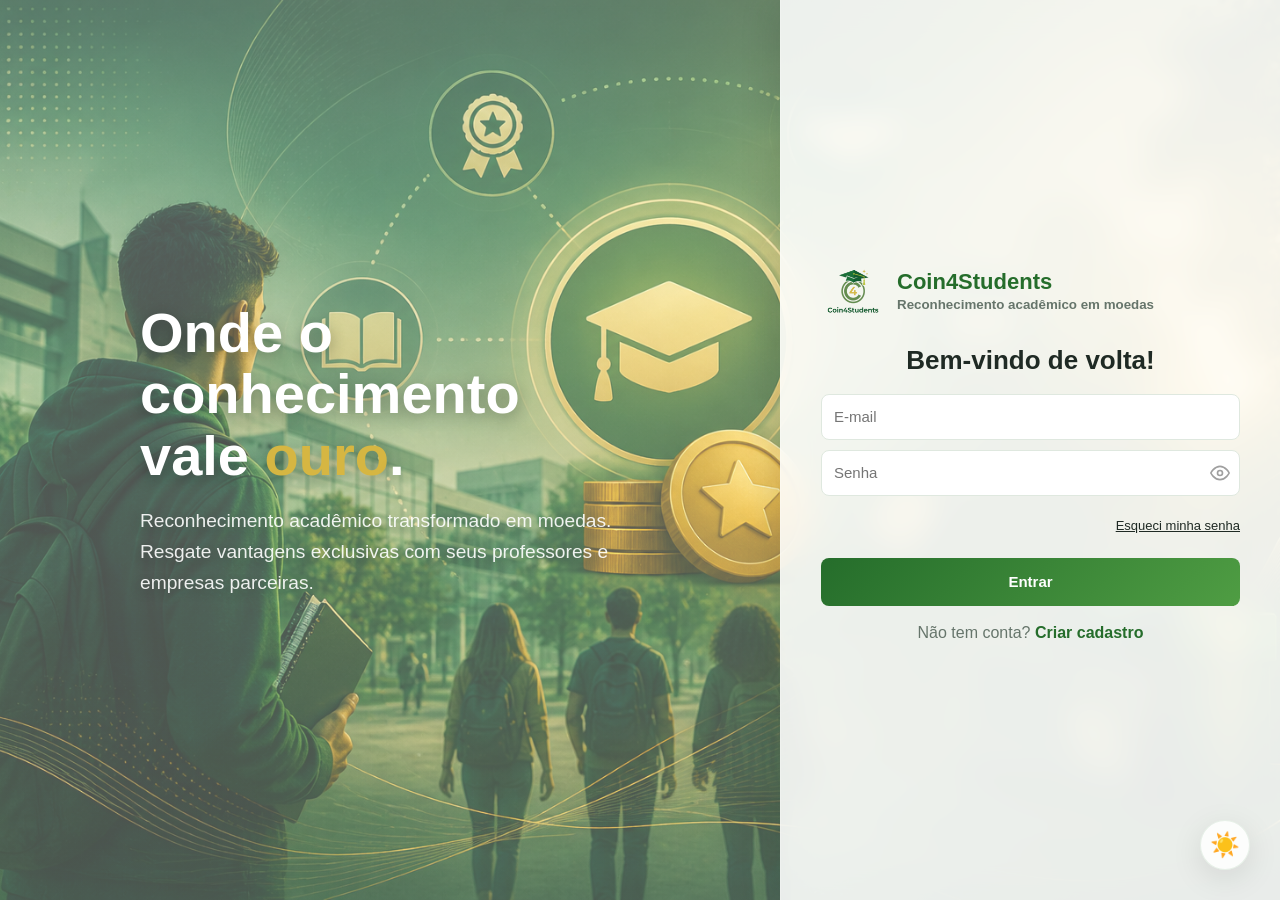
==== commit a644137c: "[FRONT][BACK] Recuperação de Senha" ====
--- a/front/coin4students.html
+++ b/front/coin4students.html
@@ -181,10 +181,27 @@
       <form id="formLogin">
         <input id="loginEmail" type="email" placeholder="E-mail" required>
         <input id="loginSenha" type="password" placeholder="Senha" required>
+        <div style="text-align: right; width: 100%;">
+          <a href="#" id="btnEsqueciSenha" style="font-size: 13px; color: var(--green-600); margin-top: -10px; margin-bottom: 15px; display: inline-block;">Esqueci minha senha</a>
+        </div>
         <button type="submit">Entrar</button>
       </form>
       <p class="switch-text">
         Não tem conta? <a href="#" id="btnIrParaCadastro">Criar cadastro</a>
+      </p>
+    </div>
+
+    <div id="secaoRecuperarSenha" style="display: none;">
+      <div class="titulo">Recuperar Senha</div>
+      <p style="text-align: center; color: var(--muted); font-size: 14px; margin-bottom: 20px;">
+        Digite seu e-mail abaixo. Se houver uma conta associada a ele, enviaremos um link de recuperação.
+      </p>
+      <form id="formRecuperarSenha">
+        <input id="recuperarEmail" type="email" placeholder="E-mail" required>
+        <button type="submit">Enviar link</button>
+      </form>
+      <p class="switch-text">
+        Lembrou a senha? <a href="#" id="btnVoltarParaLogin">Voltar ao login</a>
       </p>
     </div>
   </main>
--- a/front/css/ui-fx.css
+++ b/front/css/ui-fx.css
@@ -222,8 +222,24 @@
 
 [data-theme="dark"] .lista-badges span,
 [data-theme="dark"] .eyebrow {
-    background: rgba(255,255,255,0.1) !important;
-    color: var(--ui-text-color) !important;
+    background: linear-gradient(135deg, rgba(255, 255, 255, 0.05), rgba(255, 255, 255, 0.02)) !important;
+    border-color: rgba(255, 255, 255, 0.1) !important;
+    color: var(--ui-secondary) !important;
+}
+
+.eyebrow {
+    display: inline-block !important;
+    padding: 6px 14px !important;
+    background: linear-gradient(135deg, rgba(46, 125, 50, 0.1), rgba(214, 182, 66, 0.1)) !important;
+    color: var(--ui-primary) !important;
+    border: 1px solid rgba(46, 125, 50, 0.2) !important;
+    border-radius: 20px !important;
+    font-weight: 800 !important;
+    font-size: 12px !important;
+    text-transform: uppercase !important;
+    letter-spacing: 1.5px !important;
+    margin-bottom: 12px !important;
+    box-shadow: 0 4px 10px rgba(0,0,0,0.03) !important;
 }
 
 [data-theme="dark"] .cupom-detalhes {
